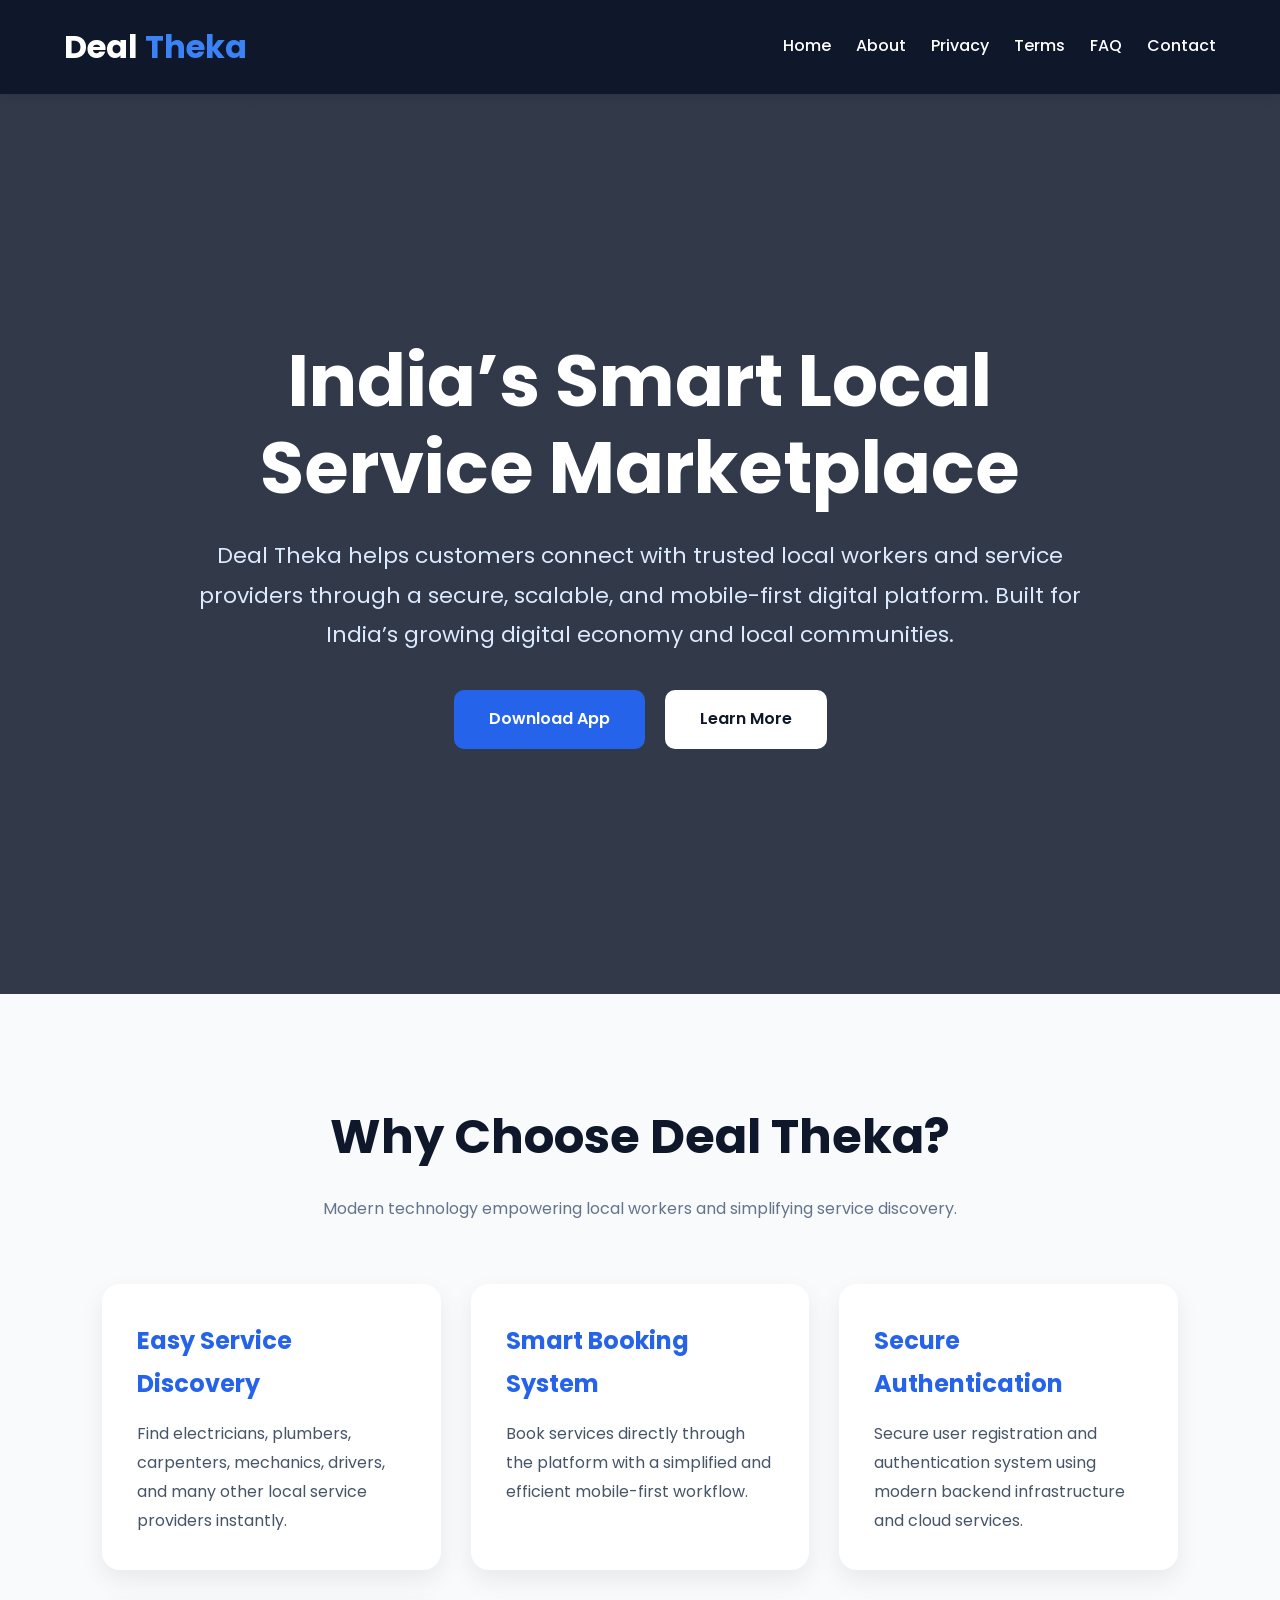
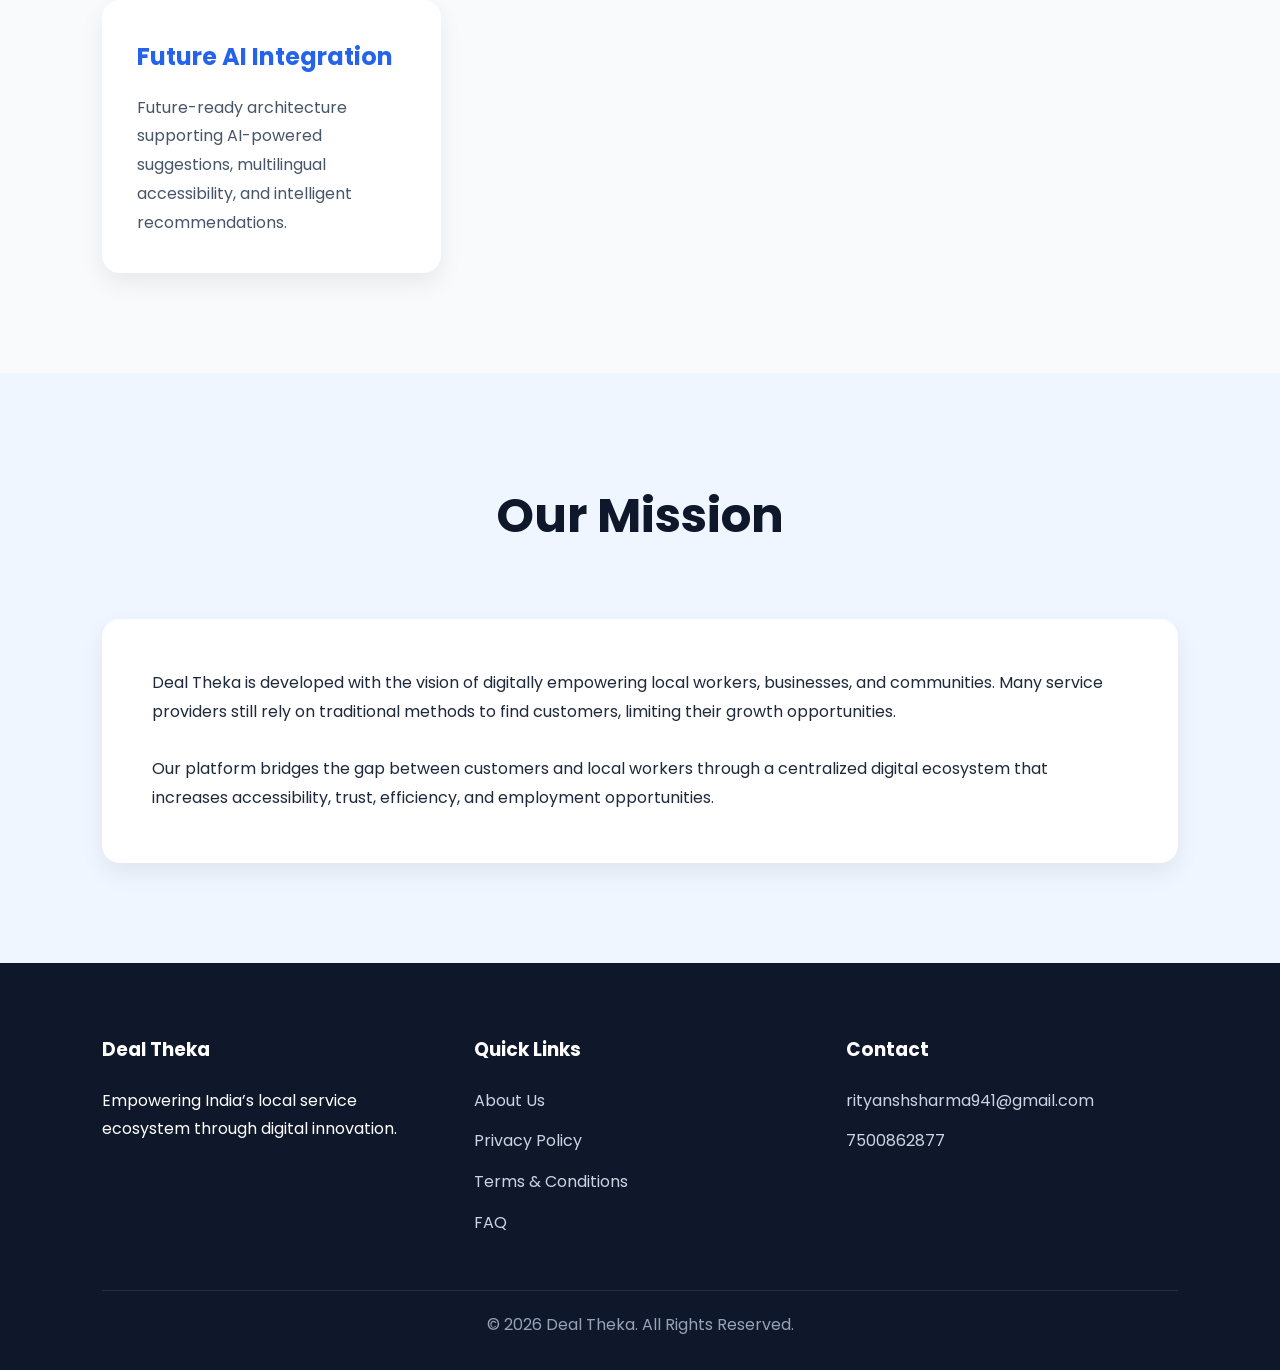
==== index.html @ cc1dcbfd "Upload deal theka" ====
<!DOCTYPE html>
<html lang="en">
<head>

    <meta charset="UTF-8">
    <meta name="viewport" content="width=device-width, initial-scale=1.0">

    <title>Deal Theka - Local Service Marketplace</title>

    <link rel="stylesheet" href="style.css">

</head>

<body>

<header>

    <div class="navbar">

        <div class="logo">
            Deal <span>Theka</span>
        </div>

        <div class="nav-links">

            <a href="index.html">Home</a>
            <a href="about.html">About</a>
            <a href="privacy-policy.html">Privacy</a>
            <a href="terms-and-conditions.html">Terms</a>
            <a href="faq.html">FAQ</a>
            <a href="contact-us.html">Contact</a>

        </div>

    </div>

</header>

<section class="hero">

    <div class="hero-content">

        <h1>
            India’s Smart Local Service Marketplace
        </h1>

        <p>
            Deal Theka helps customers connect with trusted local workers
            and service providers through a secure, scalable, and mobile-first digital platform.
            Built for India’s growing digital economy and local communities.
        </p>

        <div class="hero-buttons">

            <a href="#" class="btn primary-btn">
                Download App
            </a>

            <a href="about.html" class="btn secondary-btn">
                Learn More
            </a>

        </div>

    </div>

</section>

<section class="section">

    <div class="section-title">

        <h2>Why Choose Deal Theka?</h2>

        <p>
            Modern technology empowering local workers and simplifying service discovery.
        </p>

    </div>

    <div class="grid">

        <div class="card">

            <h3>Easy Service Discovery</h3>

            <p>
                Find electricians, plumbers, carpenters, mechanics,
                drivers, and many other local service providers instantly.
            </p>

        </div>

        <div class="card">

            <h3>Smart Booking System</h3>

            <p>
                Book services directly through the platform with
                a simplified and efficient mobile-first workflow.
            </p>

        </div>

        <div class="card">

            <h3>Secure Authentication</h3>

            <p>
                Secure user registration and authentication system
                using modern backend infrastructure and cloud services.
            </p>

        </div>

        <div class="card">

            <h3>Future AI Integration</h3>

            <p>
                Future-ready architecture supporting AI-powered suggestions,
                multilingual accessibility, and intelligent recommendations.
            </p>

        </div>

    </div>

</section>

<section class="section" style="background:#eff6ff;">

    <div class="section-title">

        <h2>Our Mission</h2>

    </div>

    <div class="content-box">

        <p>
            Deal Theka is developed with the vision of digitally empowering local workers,
            businesses, and communities. Many service providers still rely on traditional
            methods to find customers, limiting their growth opportunities.
        </p>

        <br>

        <p>
            Our platform bridges the gap between customers and local workers through
            a centralized digital ecosystem that increases accessibility, trust,
            efficiency, and employment opportunities.
        </p>

    </div>

</section>

<footer>

    <div class="footer-grid">

        <div class="footer-box">

            <h3>Deal Theka</h3>

            <p>
                Empowering India’s local service ecosystem through digital innovation.
            </p>

        </div>

        <div class="footer-box">

            <h3>Quick Links</h3>

            <a href="about.html">About Us</a>
            <a href="privacy-policy.html">Privacy Policy</a>
            <a href="terms-and-conditions.html">Terms & Conditions</a>
            <a href="faq.html">FAQ</a>

        </div>

        <div class="footer-box">

            <h3>Contact</h3>

            <a href="#">rityanshsharma941@gmail.com</a>
            <a href="#">7500862877</a>

        </div>

    </div>

    <div class="footer-bottom">

        © 2026 Deal Theka. All Rights Reserved.

    </div>

</footer>

</body>
</html>
---- style.css ----
@import url('https://fonts.googleapis.com/css2?family=Poppins:wght@300;400;500;600;700&display=swap');

*{
    margin:0;
    padding:0;
    box-sizing:border-box;
    font-family:'Poppins',sans-serif;
}

html{
    scroll-behavior:smooth;
}

body{
    background:#f8fafc;
    color:#1e293b;
    line-height:1.8;
}

/* ================= HEADER ================= */

header{
    width:100%;
    background:#0f172a;
    position:sticky;
    top:0;
    z-index:1000;
    box-shadow:0 2px 10px rgba(0,0,0,0.1);
}

.navbar{
    width:90%;
    max-width:1300px;
    margin:auto;
    padding:18px 0;
    display:flex;
    justify-content:space-between;
    align-items:center;
}

.logo{
    color:white;
    font-size:32px;
    font-weight:700;
}

.logo span{
    color:#3b82f6;
}

.nav-links{
    display:flex;
    gap:25px;
}

.nav-links a{
    text-decoration:none;
    color:white;
    font-weight:500;
    transition:0.3s;
}

.nav-links a:hover{
    color:#60a5fa;
}

/* ================= HERO ================= */

.hero{
    min-height:100vh;
    background:
    linear-gradient(rgba(15,23,42,0.85),rgba(15,23,42,0.85)),
    url('https://images.unsplash.com/photo-1521791136064-7986c2920216?q=80&w=1400&auto=format&fit=crop') center/cover;
    
    display:flex;
    align-items:center;
    justify-content:center;
    text-align:center;
    padding:40px;
    color:white;
}

.hero-content{
    max-width:950px;
}

.hero h1{
    font-size:72px;
    margin-bottom:25px;
    line-height:1.2;
}

.hero p{
    font-size:22px;
    margin-bottom:35px;
    color:#dbeafe;
}

.hero-buttons{
    display:flex;
    justify-content:center;
    gap:20px;
    flex-wrap:wrap;
}

.btn{
    padding:15px 35px;
    border-radius:10px;
    text-decoration:none;
    font-weight:600;
    transition:0.3s;
}

.primary-btn{
    background:#2563eb;
    color:white;
}

.secondary-btn{
    background:white;
    color:#0f172a;
}

.btn:hover{
    transform:translateY(-5px);
}

/* ================= SECTION ================= */

.section{
    padding:100px 8%;
}

.section-title{
    text-align:center;
    margin-bottom:60px;
}

.section-title h2{
    font-size:48px;
    color:#0f172a;
}

.section-title p{
    color:#64748b;
    margin-top:15px;
}

/* ================= GRID ================= */

.grid{
    display:grid;
    grid-template-columns:repeat(auto-fit,minmax(280px,1fr));
    gap:30px;
}

.card{
    background:white;
    border-radius:18px;
    padding:35px;
    box-shadow:0 10px 25px rgba(0,0,0,0.07);
    transition:0.4s;
}

.card:hover{
    transform:translateY(-10px);
}

.card h3{
    margin-bottom:15px;
    color:#2563eb;
    font-size:24px;
}

.card p{
    color:#475569;
}

/* ================= CONTENT PAGE ================= */

.page-banner{
    background:linear-gradient(to right,#1d4ed8,#2563eb);
    color:white;
    text-align:center;
    padding:100px 20px;
}

.page-banner h1{
    font-size:60px;
}

.content-container{
    width:90%;
    max-width:1100px;
    margin:70px auto;
}

.content-box{
    background:white;
    padding:50px;
    border-radius:18px;
    box-shadow:0 10px 25px rgba(0,0,0,0.07);
}

.content-box h2{
    color:#1d4ed8;
    margin-top:35px;
    margin-bottom:15px;
}

.content-box ul{
    margin-left:20px;
}

.content-box li{
    margin-bottom:12px;
}

.highlight-box{
    background:#dbeafe;
    padding:25px;
    border-left:5px solid #2563eb;
    border-radius:12px;
    margin-top:30px;
}

/* ================= FOOTER ================= */

footer{
    background:#0f172a;
    color:white;
    padding:70px 8% 30px;
}

.footer-grid{
    display:grid;
    grid-template-columns:repeat(auto-fit,minmax(250px,1fr));
    gap:40px;
    margin-bottom:40px;
}

.footer-box h3{
    margin-bottom:20px;
}

.footer-box a{
    display:block;
    color:#cbd5e1;
    text-decoration:none;
    margin-bottom:12px;
}

.footer-box a:hover{
    color:white;
}

.footer-bottom{
    text-align:center;
    border-top:1px solid rgba(255,255,255,0.1);
    padding-top:20px;
    color:#94a3b8;
}

/* ================= RESPONSIVE ================= */

@media(max-width:768px){

    .navbar{
        flex-direction:column;
        gap:20px;
    }

    .nav-links{
        flex-wrap:wrap;
        justify-content:center;
    }

    .hero h1{
        font-size:42px;
    }

    .hero p{
        font-size:18px;
    }

    .section-title h2{
        font-size:34px;
    }

    .page-banner h1{
        font-size:42px;
    }

    .content-box{
        padding:30px;
    }
}
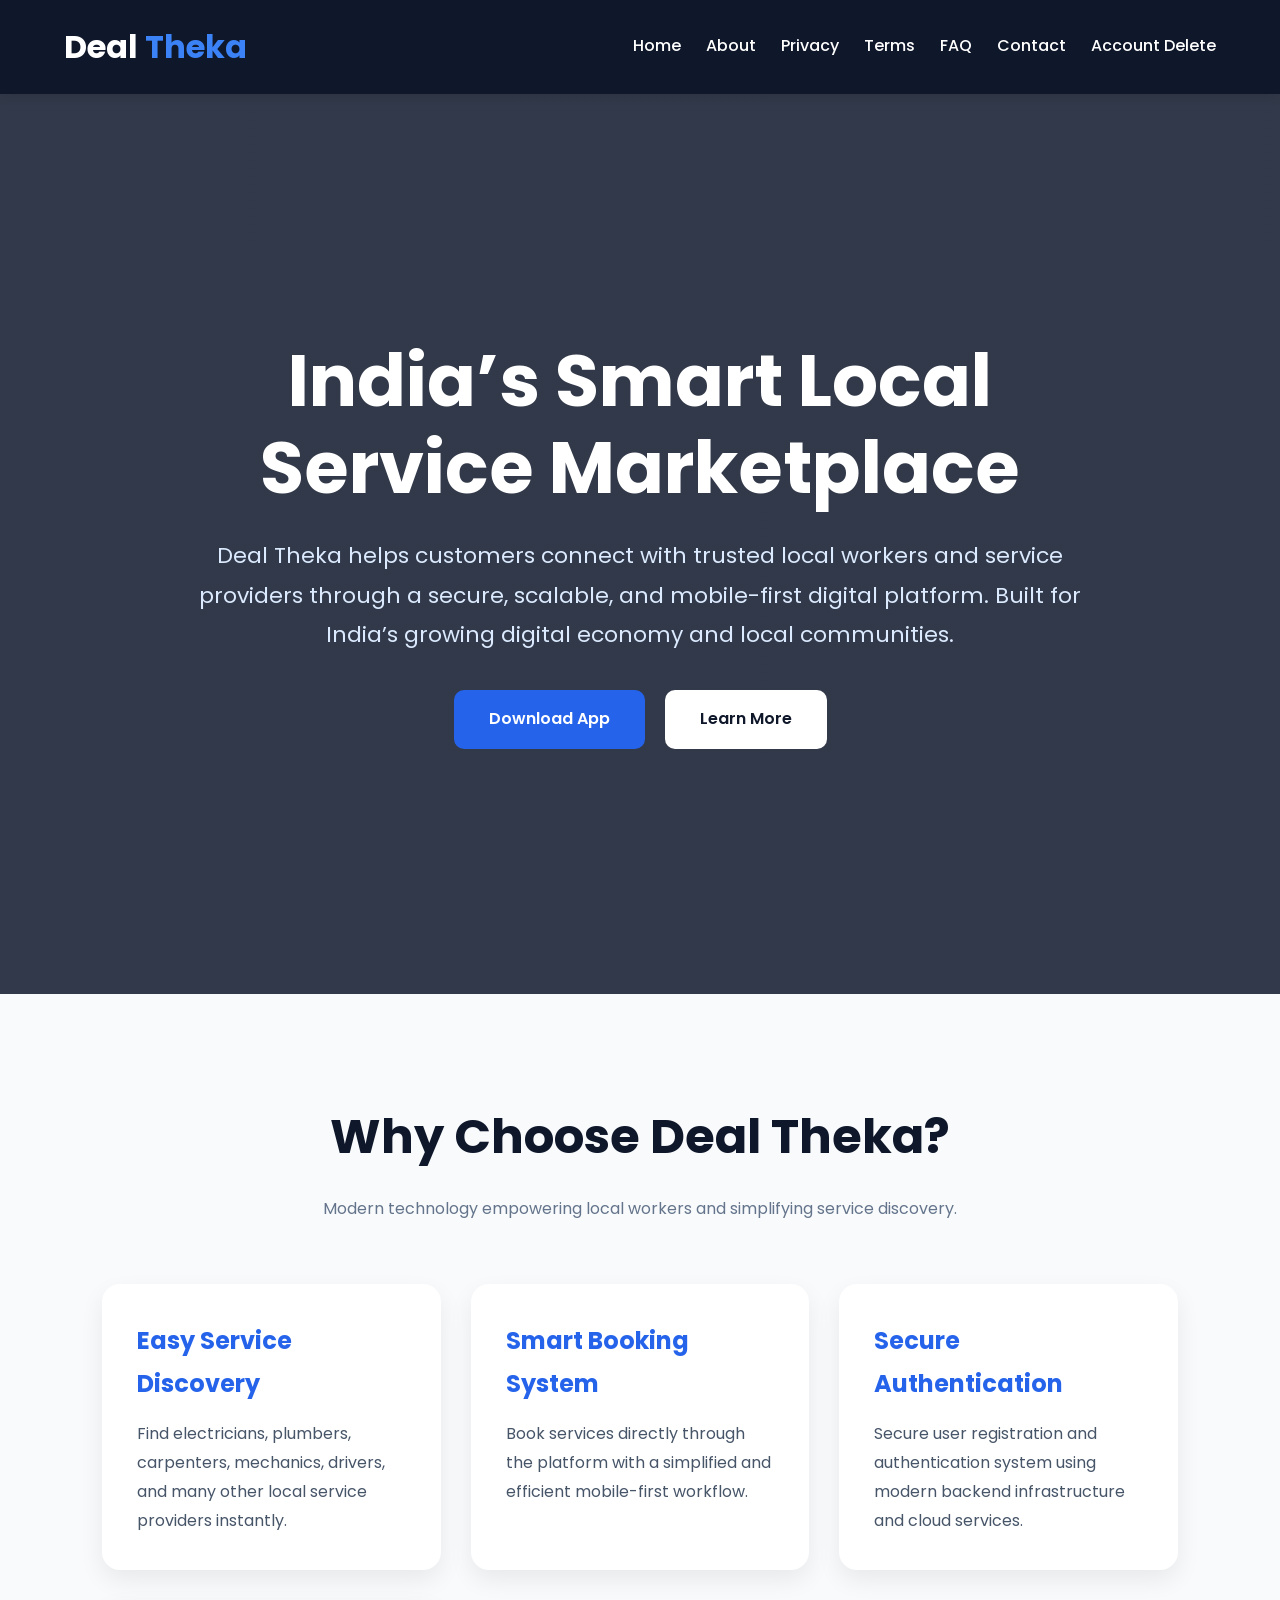
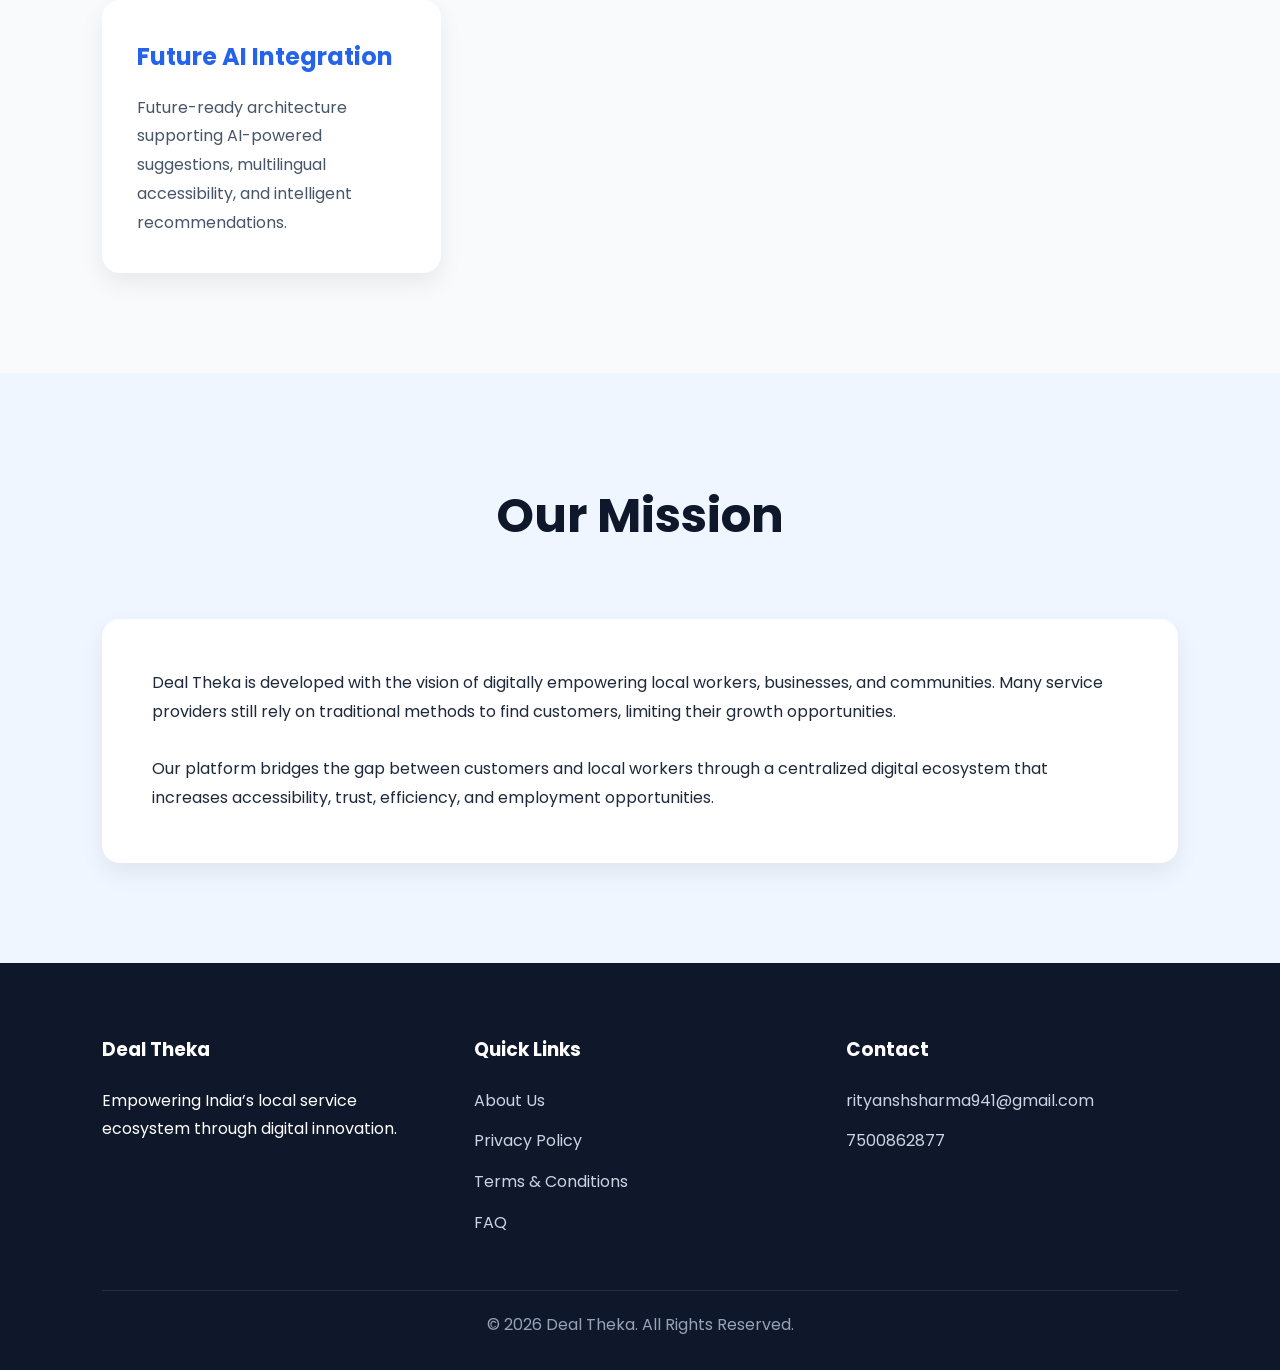
==== commit 59241d6b: "Fix HTML formatting and add account delete link" ====
--- a/index.html
+++ b/index.html
@@ -29,6 +29,8 @@
             <a href="terms-and-conditions.html">Terms</a>
             <a href="faq.html">FAQ</a>
             <a href="contact-us.html">Contact</a>
+            <a href="help&support.html">Account Delete</a>
+            
 
         </div>
 
@@ -201,4 +203,4 @@
 </footer>
 
 </body>
-</html>+</html>
